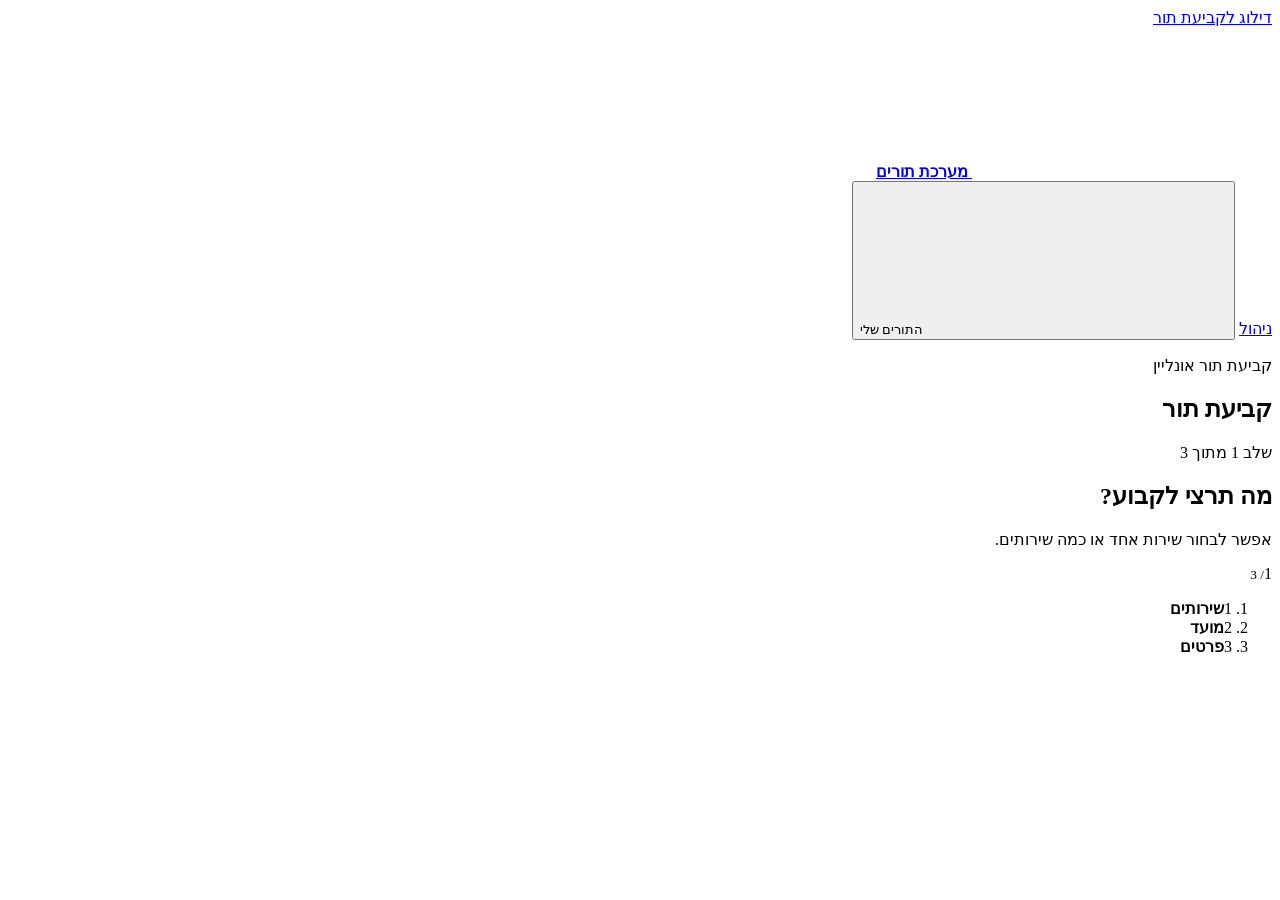
==== static/index.html @ 922de00a "Initial booking system" ====
<!doctype html>
<html lang="he" dir="rtl">
<head>
  <meta charset="utf-8">
  <meta name="viewport" content="width=device-width, initial-scale=1, viewport-fit=cover">
  <meta name="theme-color" content="#fbf8f6">
  <title>מערכת תורים</title>
  <link rel="icon" href="/favicon.svg" type="image/svg+xml">
  <link rel="preconnect" href="https://fonts.googleapis.com">
  <link rel="preconnect" href="https://fonts.gstatic.com" crossorigin>
  <link rel="stylesheet" href="/styles.css">
</head>
<body class="customer-page">
  <a class="skip-link" href="#booking">דילוג לקביעת תור</a>
  <header class="site-header">
    <a class="brand-mark" href="/" aria-label="עמוד הבית">
      <span class="brand-mark__icon"><svg class="icon" aria-hidden="true"><use href="/icons.svg#sparkles"></use></svg></span>
      <strong id="brand">מערכת תורים</strong>
    </a>
    <nav class="header-actions" aria-label="פעולות חשבון">
      <a class="btn btn--ghost btn--compact owner-link" href="/owner.html">ניהול</a>
      <button id="mineBtn" class="btn btn--secondary btn--compact" type="button">
        <svg class="icon" aria-hidden="true"><use href="/icons.svg#calendar-check"></use></svg>
        <span>התורים שלי</span>
      </button>
    </nav>
  </header>

  <main class="booking-shell" id="booking">
    <section class="business-card" aria-labelledby="bizName">
      <div class="cover" id="cover" role="img" aria-label="תמונת העסק"></div>
      <div class="business-card__content">
        <div class="profile" id="profile" role="img" aria-label="תמונת פרופיל"></div>
        <div class="business-card__heading">
          <p class="eyebrow">קביעת תור אונליין</p>
          <h1 id="bizName">קביעת תור</h1>
          <p id="bizDesc" class="muted"></p>
        </div>
        <div id="links" class="contacts" aria-label="יצירת קשר"></div>
      </div>
    </section>

    <section class="booking-panel" aria-labelledby="flowTitle">
      <header class="flow-header">
        <div>
          <p class="eyebrow">שלב <span id="stepNumber">1</span> מתוך 3</p>
          <h2 id="flowTitle">מה תרצי לקבוע?</h2>
          <p id="flowHint" class="section-description">אפשר לבחור שירות אחד או כמה שירותים.</p>
        </div>
        <div class="step-counter" aria-hidden="true"><span id="stepCounterValue">1</span><small>/ 3</small></div>
      </header>

      <ol class="progress-rail" aria-label="שלבי קביעת התור">
        <li class="active" data-step-indicator="1" aria-current="step"><span>1</span><b>שירותים</b></li>
        <li data-step-indicator="2"><span>2</span><b>מועד</b></li>
        <li data-step-indicator="3"><span>3</span><b>פרטים</b></li>
      </ol>

      <section id="serviceStep" class="flow-step" aria-label="בחירת שירותים">
        <div id="services" class="service-grid" aria-live="polite">
          <div class="skeleton service-skeleton"></div>
          <div class="skeleton service-skeleton"></div>
        </div>
      </section>

      <section id="timeStep" class="flow-step" aria-label="בחירת מועד" hidden>
        <button class="flow-back" data-back="services" type="button"><svg class="icon icon--back" aria-hidden="true"><use href="/icons.svg#chevron-left"></use></svg><span>חזרה לשירותים</span></button>
        <div class="segmented-control" aria-label="אופן בחירת מועד">
          <button data-mode="first" type="button" aria-pressed="true">המועד הראשון שפנוי</button>
          <button data-mode="day" type="button" aria-pressed="false">בחירה לפי יום</button>
        </div>
        <div id="dateField" class="field date-field" hidden>
          <label for="dayPick">בחרי תאריך</label>
          <input id="dayPick" class="input" type="date">
        </div>
        <div id="slots" class="slots" aria-live="polite" aria-busy="false"></div>
      </section>

      <section id="confirmStep" class="flow-step" aria-label="פרטים ואישור" hidden>
        <button class="flow-back" data-back="time" type="button"><svg class="icon icon--back" aria-hidden="true"><use href="/icons.svg#chevron-left"></use></svg><span>בחירת מועד אחר</span></button>
        <div class="appointment-summary" id="chosen"></div>
        <div id="authBox" class="auth-card">
          <div class="auth-card__title">
            <svg class="icon" aria-hidden="true"><use href="/icons.svg#shield-check"></use></svg>
            <div><h3>אימות מהיר ובטוח</h3><p>נשלח קוד חד־פעמי למייל שלך.</p></div>
          </div>
          <div class="field">
            <label for="email">כתובת מייל</label>
            <div class="input-action">
              <input id="email" class="input ltr" type="email" inputmode="email" autocomplete="email" placeholder="name@example.com">
              <button id="sendCode" class="btn btn--secondary" type="button">שלחי קוד</button>
            </div>
          </div>
          <div id="codeField" class="field" hidden>
            <label for="code">הקוד שקיבלת</label>
            <div class="input-action">
              <input id="code" class="input otp__box" inputmode="numeric" autocomplete="one-time-code" maxlength="4" pattern="[0-9]{4}" placeholder="0000">
              <button id="verify" class="btn btn--secondary" type="button">אישור</button>
            </div>
          </div>
          <p id="authStatus" class="field-message" aria-live="polite"></p>
        </div>
        <div id="nameField" class="field" hidden>
          <label for="name">שם מלא</label>
          <input id="name" class="input" autocomplete="name" placeholder="השם שלך">
        </div>
        <div class="field">
          <label for="notes">הערה לבעלת העסק <span class="optional">לא חובה</span></label>
          <textarea id="notes" class="input" maxlength="500" placeholder="משהו שכדאי לדעת לפני התור?"></textarea>
        </div>
        <button id="book" class="btn btn--primary btn--wide" type="button">קבעי תור</button>
      </section>
    </section>
  </main>

  <div id="summaryBar" class="summary-bar" hidden>
    <div class="summary-bar__inner">
      <div><span class="summary-bar__label">הבחירה שלך</span><strong id="total">בחרי שירות</strong></div>
      <button id="nextTime" class="btn btn--primary" type="button">
        <span>המשך לבחירת מועד</span>
        <svg class="icon icon--direction" aria-hidden="true"><use href="/icons.svg#chevron-left"></use></svg>
      </button>
    </div>
  </div>

  <dialog id="mineModal" class="sheet" aria-labelledby="mineTitle">
    <div class="sheet__handle" aria-hidden="true"></div>
    <header class="sheet__header">
      <div><p class="eyebrow">האזור האישי</p><h2 id="mineTitle">התורים שלי</h2></div>
      <button class="icon-btn" data-close type="button" aria-label="סגירה"><svg class="icon" aria-hidden="true"><use href="/icons.svg#x"></use></svg></button>
    </header>
    <div id="mineList" class="booking-list" aria-live="polite"></div>
  </dialog>

  <dialog id="successModal" class="success-dialog" aria-labelledby="successTitle">
    <div class="success-mark"><svg class="icon" aria-hidden="true"><use href="/icons.svg#check"></use></svg></div>
    <p class="eyebrow">הבקשה נשלחה</p>
    <h2 id="successTitle">התור נקבע וממתין לאישור</h2>
    <p>נשלח לך מייל ברגע שבעלת העסק תאשר את התור.</p>
    <button id="successDone" class="btn btn--primary btn--wide" type="button">סיום</button>
  </dialog>

  <dialog id="confirmDialog" class="confirm-dialog" aria-labelledby="confirmTitle">
    <div class="confirm-dialog__icon"><svg class="icon" aria-hidden="true"><use href="/icons.svg#circle-alert"></use></svg></div>
    <h2 id="confirmTitle">לבטל את התור?</h2>
    <p id="confirmMessage">לאחר הביטול המועד יחזור להיות פנוי ללקוחות אחרות.</p>
    <div class="dialog-actions">
      <button id="confirmCancel" class="btn btn--secondary" type="button">חזרה</button>
      <button id="confirmAccept" class="btn btn--danger" type="button">בטלי תור</button>
    </div>
  </dialog>

  <div id="toastRegion" class="toast-region" aria-live="polite" aria-atomic="true"></div>
  <script src="/app.js"></script>
</body>
</html>
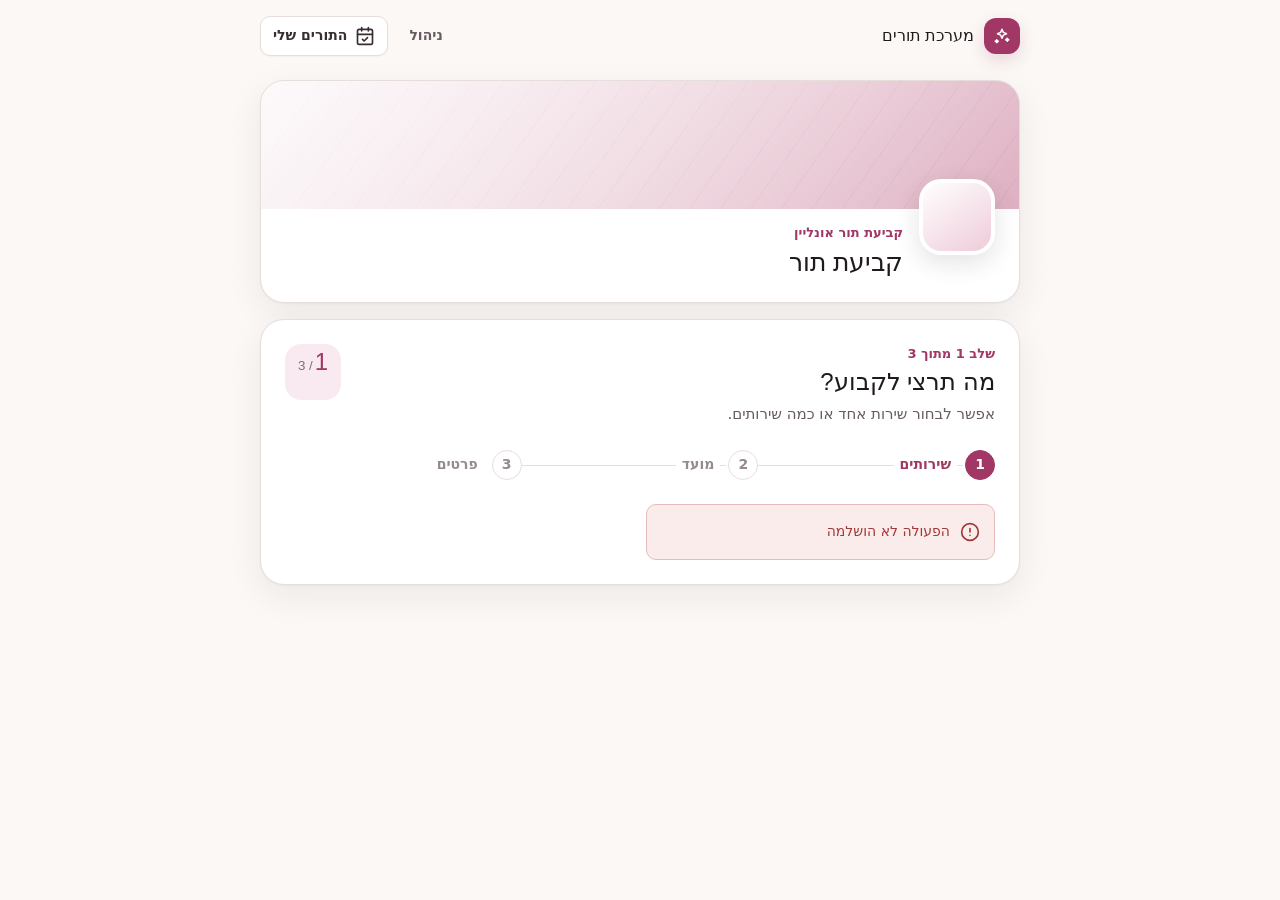
==== commit 24cdc1a1: "update code" ====
--- a/static/index.html
+++ b/static/index.html
@@ -8,7 +8,7 @@
   <link rel="icon" href="/favicon.svg" type="image/svg+xml">
   <link rel="preconnect" href="https://fonts.googleapis.com">
   <link rel="preconnect" href="https://fonts.gstatic.com" crossorigin>
-  <link rel="stylesheet" href="/styles.css">
+  <link rel="stylesheet" href="/styles.css?v=20260716-contact5">
 </head>
 <body class="customer-page">
   <a class="skip-link" href="#booking">דילוג לקביעת תור</a>
@@ -90,11 +90,12 @@
               <input id="email" class="input ltr" type="email" inputmode="email" autocomplete="email" placeholder="name@example.com">
               <button id="sendCode" class="btn btn--secondary" type="button">שלחי קוד</button>
             </div>
+            <p class="email-hint">לא מצאת את הקוד? ברוב המקרים הוא מחכה גם בתיקיית הספאם.</p>
           </div>
           <div id="codeField" class="field" hidden>
             <label for="code">הקוד שקיבלת</label>
             <div class="input-action">
-              <input id="code" class="input otp__box" inputmode="numeric" autocomplete="one-time-code" maxlength="4" pattern="[0-9]{4}" placeholder="0000">
+              <input id="code" class="input otp__box" inputmode="numeric" autocomplete="one-time-code" maxlength="6" pattern="[0-9]{6}" placeholder="000000">
               <button id="verify" class="btn btn--secondary" type="button">אישור</button>
             </div>
           </div>
@@ -151,6 +152,6 @@
   </dialog>
 
   <div id="toastRegion" class="toast-region" aria-live="polite" aria-atomic="true"></div>
-  <script src="/app.js"></script>
+  <script src="/app.js?v=20260716-contact5"></script>
 </body>
 </html>
--- a/styles.css
+++ b/styles.css
@@ -0,0 +1,2392 @@
+@import url("https://fonts.googleapis.com/css2?family=Assistant:wght@400;500;600;700&family=Rubik:wght@400;500;600&display=swap");
+
+:root {
+  --ink-950: #211a1d;
+  --ink-800: #382d32;
+  --ink-600: #685b61;
+  --ink-500: #7d7076;
+  --ink-400: #968990;
+  --surface-page: #fbf8f6;
+  --surface-card: #ffffff;
+  --surface-subtle: #f6f1ef;
+  --surface-muted: #efe9e7;
+  --border: #e6dedb;
+  --border-strong: #d5cac6;
+  --accent: #a13765;
+  --accent-hover: #872b55;
+  --accent-pressed: #742349;
+  --accent-soft: #f8eaf0;
+  --accent-subtle: #fcf5f8;
+  --success: #256a4a;
+  --success-soft: #e9f5ee;
+  --warning: #8a5a12;
+  --warning-soft: #fff4df;
+  --danger: #a23737;
+  --danger-hover: #892b2b;
+  --danger-soft: #fbecec;
+  --focus: #a13765;
+  --shadow-card: 0 1px 2px rgba(33, 26, 29, .04), 0 12px 36px rgba(33, 26, 29, .07);
+  --shadow-overlay: 0 24px 80px rgba(33, 26, 29, .18);
+  --radius-sm: 10px;
+  --radius-md: 16px;
+  --radius-lg: 24px;
+  --radius-full: 999px;
+  --ease: cubic-bezier(.22, 1, .36, 1);
+  --sidebar-width: 248px;
+}
+
+* {
+  box-sizing: border-box;
+  letter-spacing: 0;
+}
+
+html {
+  min-width: 320px;
+  direction: rtl;
+  scroll-behavior: smooth;
+}
+
+body {
+  min-height: 100vh;
+  margin: 0;
+  overflow-x: hidden;
+  background: var(--surface-page);
+  color: var(--ink-950);
+  font-family: "Assistant", system-ui, sans-serif;
+  font-size: 16px;
+  line-height: 1.5;
+  font-variant-numeric: tabular-nums;
+  -webkit-font-smoothing: antialiased;
+}
+
+button,
+input,
+textarea,
+select {
+  color: inherit;
+  font: inherit;
+  font-variant-numeric: tabular-nums;
+}
+
+button,
+summary {
+  -webkit-tap-highlight-color: transparent;
+}
+
+button:not(:disabled),
+summary {
+  cursor: pointer;
+}
+
+button:disabled {
+  cursor: not-allowed;
+  opacity: .58;
+}
+
+a {
+  color: inherit;
+  text-decoration: none;
+}
+
+svg {
+  display: block;
+}
+
+h1,
+h2,
+h3,
+p {
+  margin-block-start: 0;
+}
+
+h1,
+h2,
+h3 {
+  font-family: "Rubik", "Assistant", sans-serif;
+  font-weight: 500;
+  line-height: 1.25;
+}
+
+[hidden] {
+  display: none !important;
+}
+
+:focus-visible {
+  outline: 3px solid var(--focus);
+  outline-offset: 3px;
+}
+
+::selection {
+  background: var(--accent-soft);
+  color: var(--accent-pressed);
+}
+
+.ltr,
+input[type="tel"],
+input[type="number"],
+input[type="time"],
+input[type="date"],
+.otp__box {
+  direction: ltr;
+  unicode-bidi: isolate;
+}
+
+.icon {
+  width: 20px;
+  height: 20px;
+  flex: 0 0 auto;
+}
+
+.skip-link {
+  position: fixed;
+  z-index: 100;
+  inset-block-start: 8px;
+  inset-inline-start: 8px;
+  padding: 10px 16px;
+  border-radius: var(--radius-sm);
+  background: var(--ink-950);
+  color: #fff;
+  transform: translateY(-160%);
+}
+
+.skip-link:focus-visible {
+  transform: translateY(0);
+}
+
+.eyebrow {
+  margin-block-end: 4px;
+  color: var(--accent);
+  font-size: 13px;
+  font-weight: 700;
+}
+
+.muted,
+.section-description {
+  color: var(--ink-600);
+}
+
+.site-header {
+  position: relative;
+  z-index: 10;
+  width: min(100% - 32px, 760px);
+  min-height: 72px;
+  margin-inline: auto;
+  display: flex;
+  align-items: center;
+  justify-content: space-between;
+  gap: 16px;
+}
+
+.brand-mark {
+  min-width: 0;
+  display: inline-flex;
+  align-items: center;
+  gap: 10px;
+}
+
+.brand-mark strong {
+  overflow: hidden;
+  font-family: "Rubik", sans-serif;
+  font-size: 16px;
+  font-weight: 500;
+  text-overflow: ellipsis;
+  white-space: nowrap;
+}
+
+.brand-mark__icon {
+  width: 36px;
+  height: 36px;
+  border-radius: 12px;
+  display: grid;
+  place-items: center;
+  background: var(--accent);
+  color: #fff;
+  box-shadow: 0 6px 16px rgba(161, 55, 101, .18);
+}
+
+.brand-mark__icon .icon {
+  width: 18px;
+  height: 18px;
+}
+
+.header-actions {
+  display: flex;
+  align-items: center;
+  gap: 8px;
+}
+
+.btn {
+  min-height: 46px;
+  max-width: 100%;
+  border: 1px solid transparent;
+  border-radius: var(--radius-sm);
+  padding: 10px 18px;
+  display: inline-flex;
+  align-items: center;
+  justify-content: center;
+  gap: 8px;
+  background: transparent;
+  font-weight: 700;
+  line-height: 1.25;
+  text-align: center;
+  transition: background-color 140ms ease, border-color 140ms ease, color 140ms ease, transform 100ms ease, box-shadow 140ms ease;
+}
+
+.btn:active:not(:disabled),
+.service-card:active,
+.time-chip:active,
+.contact-btn:active {
+  transform: scale(.97);
+}
+
+.btn--primary {
+  border-color: var(--accent);
+  background: var(--accent);
+  color: #fff;
+  box-shadow: 0 8px 20px rgba(161, 55, 101, .18);
+}
+
+.btn--secondary {
+  border-color: var(--border);
+  background: var(--surface-card);
+  color: var(--ink-800);
+  box-shadow: 0 1px 2px rgba(33, 26, 29, .04);
+}
+
+.btn--ghost {
+  border-color: transparent;
+  color: var(--ink-600);
+}
+
+.btn--danger {
+  border-color: var(--danger);
+  background: var(--danger);
+  color: #fff;
+}
+
+.btn--compact {
+  min-height: 40px;
+  padding: 8px 12px;
+  font-size: 14px;
+}
+
+.btn--wide {
+  width: 100%;
+}
+
+.btn.is-loading {
+  pointer-events: none;
+}
+
+.booking-shell {
+  width: min(100% - 32px, 760px);
+  margin-inline: auto;
+  padding-block: 8px 136px;
+}
+
+.business-card,
+.booking-panel,
+.login-card,
+.admin-section,
+.settings-section {
+  border: 1px solid var(--border);
+  border-radius: var(--radius-lg);
+  background: var(--surface-card);
+  box-shadow: var(--shadow-card);
+}
+
+.business-card {
+  overflow: hidden;
+}
+
+.cover {
+  height: 128px;
+  background-color: #e9d9df;
+  background-image:
+    linear-gradient(135deg, rgba(255, 255, 255, .82), rgba(255, 255, 255, .08)),
+    repeating-linear-gradient(125deg, transparent 0 24px, rgba(161, 55, 101, .08) 24px 25px),
+    linear-gradient(135deg, #f3dfe6, #dba9bc);
+  background-position: center;
+  background-size: cover;
+}
+
+.business-card__content {
+  position: relative;
+  padding: 0 24px 20px;
+  display: grid;
+  grid-template-columns: 76px minmax(0, 1fr) auto;
+  align-items: end;
+  gap: 16px;
+}
+
+.profile {
+  width: 76px;
+  height: 76px;
+  margin-block-start: -30px;
+  align-self: start;
+  border: 4px solid var(--surface-card);
+  border-radius: 22px;
+  background-color: var(--accent-soft);
+  background-image: linear-gradient(145deg, #fff, #eecbd9);
+  background-position: center;
+  background-size: cover;
+  box-shadow: 0 8px 24px rgba(33, 26, 29, .12);
+}
+
+.business-card__heading {
+  min-width: 0;
+  padding-block-start: 14px;
+}
+
+.business-card h1 {
+  margin-block-end: 4px;
+  font-size: 25px;
+}
+
+.business-card .muted {
+  margin-block-end: 0;
+  overflow: hidden;
+  font-size: 15px;
+  text-overflow: ellipsis;
+  white-space: nowrap;
+}
+
+.contacts {
+  display: flex;
+  align-items: center;
+  gap: 6px;
+}
+
+.contact-btn {
+  width: 44px;
+  height: 44px;
+  border: 1px solid var(--border);
+  border-radius: var(--radius-sm);
+  display: grid;
+  place-items: center;
+  background: var(--surface-card);
+  color: var(--ink-600);
+  transition: background-color 140ms ease, border-color 140ms ease, color 140ms ease, transform 100ms ease;
+}
+
+.contact-btn span {
+  position: absolute;
+  width: 1px;
+  height: 1px;
+  padding: 0;
+  overflow: hidden;
+  clip: rect(0, 0, 0, 0);
+  white-space: nowrap;
+  border: 0;
+}
+
+.booking-panel {
+  margin-block-start: 16px;
+  padding: 24px;
+}
+
+.flow-header {
+  display: flex;
+  align-items: flex-start;
+  justify-content: space-between;
+  gap: 24px;
+}
+
+.flow-header h2 {
+  margin-block-end: 6px;
+  font-size: 24px;
+}
+
+.flow-header .section-description {
+  margin-block-end: 0;
+  font-size: 15px;
+}
+
+.step-counter {
+  width: 56px;
+  height: 56px;
+  flex: 0 0 56px;
+  border-radius: var(--radius-md);
+  display: flex;
+  align-items: baseline;
+  justify-content: center;
+  gap: 2px;
+  background: var(--accent-soft);
+  color: var(--accent);
+  font-family: "Rubik", sans-serif;
+}
+
+.step-counter span {
+  font-size: 24px;
+}
+
+.step-counter small {
+  color: var(--ink-500);
+}
+
+.progress-rail {
+  margin: 24px 0;
+  padding: 0;
+  display: grid;
+  grid-template-columns: repeat(3, 1fr);
+  list-style: none;
+}
+
+.progress-rail li {
+  position: relative;
+  min-width: 0;
+  display: flex;
+  align-items: center;
+  gap: 8px;
+  color: var(--ink-400);
+  font-size: 14px;
+}
+
+.progress-rail li:not(:last-child)::after {
+  content: "";
+  position: absolute;
+  z-index: 0;
+  inset-block-start: 15px;
+  inset-inline-start: 32px;
+  width: calc(100% - 32px);
+  height: 1px;
+  background: var(--border);
+}
+
+.progress-rail li span {
+  position: relative;
+  z-index: 1;
+  width: 30px;
+  height: 30px;
+  flex: 0 0 30px;
+  border: 1px solid var(--border);
+  border-radius: var(--radius-full);
+  display: grid;
+  place-items: center;
+  background: var(--surface-card);
+  font-weight: 700;
+}
+
+.progress-rail li b {
+  position: relative;
+  z-index: 1;
+  overflow: hidden;
+  padding-inline: 6px;
+  background: var(--surface-card);
+  font-weight: 600;
+  text-overflow: ellipsis;
+  white-space: nowrap;
+}
+
+.progress-rail li.active {
+  color: var(--accent);
+}
+
+.progress-rail li.active span {
+  border-color: var(--accent);
+  background: var(--accent);
+  color: #fff;
+}
+
+.progress-rail li.complete {
+  color: var(--ink-600);
+}
+
+.progress-rail li.complete span {
+  border-color: var(--success);
+  background: var(--success-soft);
+  color: var(--success);
+}
+
+.flow-step {
+  min-width: 0;
+}
+
+.flow-back {
+  min-height: 44px;
+  margin-block-end: 16px;
+  border: 0;
+  padding: 0 4px;
+  display: inline-flex;
+  align-items: center;
+  gap: 6px;
+  background: transparent;
+  color: var(--ink-600);
+  font-weight: 600;
+}
+
+.flow-back .icon--back {
+  transform: scaleX(-1);
+}
+
+.service-grid {
+  display: grid;
+  grid-template-columns: repeat(2, minmax(0, 1fr));
+  gap: 12px;
+}
+
+.service-card {
+  position: relative;
+  min-width: 0;
+  min-height: 104px;
+  border: 1px solid var(--border);
+  border-radius: var(--radius-md);
+  padding: 16px;
+  display: grid;
+  grid-template-columns: auto minmax(0, 1fr);
+  grid-template-rows: 1fr auto;
+  gap: 12px;
+  background: var(--surface-card);
+  color: var(--ink-950);
+  text-align: start;
+  transition: border-color 140ms ease, background-color 140ms ease, transform 100ms ease, box-shadow 140ms ease;
+}
+
+.service-card__check {
+  width: 24px;
+  height: 24px;
+  border: 1px solid var(--border-strong);
+  border-radius: 8px;
+  display: grid;
+  place-items: center;
+  color: transparent;
+}
+
+.service-card__check .icon {
+  width: 15px;
+  height: 15px;
+}
+
+.service-card__content {
+  min-width: 0;
+  display: flex;
+  flex-direction: column;
+}
+
+.service-card__content strong {
+  overflow-wrap: anywhere;
+  font-family: "Rubik", sans-serif;
+  font-size: 16px;
+  font-weight: 500;
+}
+
+.service-card__content small {
+  margin-block-start: 3px;
+  color: var(--ink-500);
+}
+
+.service-card__meta {
+  grid-column: 1 / -1;
+  display: flex;
+  align-items: center;
+  justify-content: space-between;
+  gap: 12px;
+  color: var(--ink-600);
+  font-size: 14px;
+}
+
+.service-card__meta b {
+  color: var(--ink-950);
+  font-family: "Rubik", sans-serif;
+  font-size: 16px;
+  font-weight: 500;
+}
+
+.service-card[aria-pressed="true"] {
+  border-color: var(--accent);
+  background: var(--accent-subtle);
+  box-shadow: 0 0 0 1px var(--accent);
+}
+
+.service-card[aria-pressed="true"] .service-card__check {
+  border-color: var(--accent);
+  background: var(--accent);
+  color: #fff;
+}
+
+.service-card:only-child {
+  grid-column: 1 / -1;
+}
+
+.summary-bar {
+  position: fixed;
+  z-index: 40;
+  inset-block-end: 0;
+  inset-inline: 0;
+  border-block-start: 1px solid rgba(230, 222, 219, .9);
+  background: rgba(255, 255, 255, .94);
+  box-shadow: 0 -12px 40px rgba(33, 26, 29, .08);
+  backdrop-filter: blur(18px);
+  animation: bar-in 180ms var(--ease) both;
+}
+
+.summary-bar__inner {
+  width: min(100% - 32px, 760px);
+  min-height: 88px;
+  margin-inline: auto;
+  padding-block: 12px calc(12px + env(safe-area-inset-bottom));
+  display: flex;
+  align-items: center;
+  justify-content: space-between;
+  gap: 16px;
+}
+
+.summary-bar__inner > div {
+  min-width: 0;
+  display: flex;
+  flex-direction: column;
+}
+
+.summary-bar__label {
+  color: var(--ink-500);
+  font-size: 12px;
+  font-weight: 600;
+}
+
+.summary-bar strong {
+  overflow: hidden;
+  color: var(--ink-950);
+  font-size: 15px;
+  text-overflow: ellipsis;
+  white-space: nowrap;
+}
+
+.icon--direction {
+  transform: none;
+}
+
+.segmented-control {
+  display: grid;
+  grid-template-columns: repeat(2, 1fr);
+  gap: 4px;
+  padding: 4px;
+  border: 1px solid var(--border);
+  border-radius: 14px;
+  background: var(--surface-subtle);
+}
+
+.segmented-control button {
+  min-height: 44px;
+  border: 0;
+  border-radius: var(--radius-sm);
+  padding: 8px 12px;
+  background: transparent;
+  color: var(--ink-600);
+  font-weight: 600;
+}
+
+.segmented-control button[aria-pressed="true"] {
+  background: var(--surface-card);
+  color: var(--ink-950);
+  box-shadow: 0 1px 4px rgba(33, 26, 29, .1);
+}
+
+.date-field {
+  margin-block-start: 16px;
+}
+
+.slots {
+  min-height: 180px;
+  margin-block-start: 16px;
+  display: grid;
+  gap: 18px;
+}
+
+.slot-day__title {
+  position: sticky;
+  z-index: 2;
+  inset-block-start: 0;
+  margin: 0 0 10px;
+  padding-block: 6px;
+  background: var(--surface-card);
+  color: var(--ink-600);
+  font-size: 14px;
+}
+
+.slot-grid {
+  display: grid;
+  grid-template-columns: repeat(4, minmax(0, 1fr));
+  gap: 8px;
+}
+
+.time-chip {
+  min-width: 0;
+  min-height: 56px;
+  border: 1px solid var(--border);
+  border-radius: var(--radius-full);
+  background: var(--surface-card);
+  color: var(--ink-800);
+  font-family: "Rubik", sans-serif;
+  font-size: 19px;
+  font-weight: 500;
+  animation: chip-in 180ms var(--ease) var(--delay, 0ms) both;
+  transition: background-color 100ms ease, border-color 100ms ease, color 100ms ease, opacity 100ms ease, transform 100ms ease;
+}
+
+.slot-grid:has(.time-chip[aria-pressed="true"]) .time-chip:not([aria-pressed="true"]) {
+  opacity: .45;
+}
+
+.time-chip[aria-pressed="true"] {
+  border-color: var(--accent);
+  background: var(--accent);
+  color: #fff;
+}
+
+.field {
+  min-width: 0;
+  display: flex;
+  flex-direction: column;
+  gap: 7px;
+}
+
+.field__label,
+.field > label {
+  color: var(--ink-800);
+  font-size: 14px;
+  font-weight: 700;
+}
+
+.field__label {
+  display: flex;
+  align-items: baseline;
+  justify-content: space-between;
+  gap: 8px;
+}
+
+.field__label small,
+.optional {
+  color: var(--ink-400);
+  font-size: 12px;
+  font-weight: 500;
+}
+
+.input {
+  width: 100%;
+  min-height: 48px;
+  border: 1px solid var(--border-strong);
+  border-radius: var(--radius-sm);
+  padding: 11px 13px;
+  background: var(--surface-card);
+  color: var(--ink-950);
+  outline: none;
+  transition: border-color 140ms ease, box-shadow 140ms ease, background-color 140ms ease;
+}
+
+.input::placeholder {
+  color: var(--ink-400);
+}
+
+.input:hover:not(:disabled) {
+  border-color: #bbaeb3;
+}
+
+.input:focus {
+  border-color: var(--accent);
+  box-shadow: 0 0 0 3px rgba(161, 55, 101, .13);
+}
+
+.input:disabled {
+  background: var(--surface-muted);
+  color: var(--ink-400);
+}
+
+textarea.input {
+  min-height: 96px;
+  resize: vertical;
+}
+
+.input-action {
+  display: grid;
+  grid-template-columns: minmax(0, 1fr) auto;
+  gap: 8px;
+}
+
+.otp__box {
+  font-family: "Rubik", sans-serif;
+  font-size: 21px;
+  text-align: center;
+}
+
+.appointment-summary {
+  margin-block-end: 16px;
+  border: 1px solid var(--border);
+  border-radius: var(--radius-md);
+  padding: 16px;
+  display: grid;
+  grid-template-columns: auto minmax(0, 1fr);
+  gap: 12px;
+  background: var(--surface-subtle);
+}
+
+.appointment-summary__icon {
+  width: 44px;
+  height: 44px;
+  border-radius: 12px;
+  display: grid;
+  place-items: center;
+  background: var(--accent-soft);
+  color: var(--accent);
+}
+
+.appointment-summary__content {
+  min-width: 0;
+  display: flex;
+  flex-direction: column;
+}
+
+.appointment-summary__content span,
+.appointment-summary__content small {
+  color: var(--ink-600);
+}
+
+.appointment-summary__content strong {
+  margin-block: 2px;
+  overflow-wrap: anywhere;
+}
+
+.appointment-summary__note {
+  grid-column: 1 / -1;
+  margin: 4px 0 0;
+  padding-block-start: 12px;
+  border-block-start: 1px solid var(--border);
+  color: var(--ink-600);
+  font-size: 14px;
+}
+
+.auth-card {
+  margin-block-end: 16px;
+  border: 1px solid var(--border);
+  border-radius: var(--radius-md);
+  padding: 16px;
+  display: grid;
+  gap: 14px;
+}
+
+.auth-card__title {
+  display: flex;
+  align-items: flex-start;
+  gap: 10px;
+}
+
+.auth-card__title > .icon {
+  margin-block-start: 2px;
+  color: var(--success);
+}
+
+.auth-card__title h3 {
+  margin-block-end: 2px;
+  font-size: 16px;
+}
+
+.auth-card__title p {
+  margin: 0;
+  color: var(--ink-600);
+  font-size: 14px;
+}
+
+.auth-card.is-verified {
+  border-color: #bedccb;
+  background: var(--success-soft);
+}
+
+.auth-card.is-verified .field,
+.auth-card.is-verified .auth-card__title p {
+  display: none;
+}
+
+.auth-card.is-verified .auth-card__title h3 {
+  color: var(--success);
+}
+
+.field-message {
+  min-height: 21px;
+  margin: 0;
+  color: var(--ink-600);
+  font-size: 14px;
+}
+
+#confirmStep > .field {
+  margin-block-end: 16px;
+}
+
+.banner {
+  width: 100%;
+  min-height: 56px;
+  border-radius: var(--radius-sm);
+  padding: 12px 14px;
+  display: flex;
+  align-items: center;
+  gap: 10px;
+  font-size: 14px;
+}
+
+.banner--error {
+  border: 1px solid #e6bcbc;
+  background: var(--danger-soft);
+  color: var(--danger);
+}
+
+.empty-state {
+  width: 100%;
+  min-height: 180px;
+  border: 1px dashed var(--border-strong);
+  border-radius: var(--radius-md);
+  padding: 24px;
+  display: flex;
+  flex-direction: column;
+  align-items: center;
+  justify-content: center;
+  text-align: center;
+}
+
+.empty-state__icon {
+  width: 48px;
+  height: 48px;
+  margin-block-end: 12px;
+  border-radius: 14px;
+  display: grid;
+  place-items: center;
+  background: var(--surface-subtle);
+  color: var(--ink-500);
+}
+
+.empty-state strong {
+  font-family: "Rubik", sans-serif;
+  font-weight: 500;
+}
+
+.empty-state p {
+  max-width: 380px;
+  margin: 4px 0 0;
+  color: var(--ink-600);
+  font-size: 14px;
+}
+
+.skeleton {
+  position: relative;
+  overflow: hidden;
+  border-radius: var(--radius-sm);
+  background: var(--surface-muted);
+}
+
+.skeleton::after {
+  content: "";
+  position: absolute;
+  inset: 0;
+  transform: translateX(100%);
+  background: linear-gradient(90deg, transparent, rgba(255, 255, 255, .8), transparent);
+  animation: shimmer 1100ms linear infinite;
+}
+
+.service-skeleton {
+  min-height: 104px;
+}
+
+.skeleton--label {
+  width: 120px;
+  height: 18px;
+  margin-block-end: 12px;
+}
+
+.skeleton--slot {
+  height: 56px;
+  border-radius: var(--radius-full);
+}
+
+.booking-skeleton {
+  min-height: 150px;
+  margin-block-end: 12px;
+}
+
+dialog {
+  color: var(--ink-950);
+}
+
+dialog::backdrop {
+  background: rgba(33, 26, 29, .42);
+  backdrop-filter: blur(3px);
+}
+
+.sheet {
+  width: min(100% - 24px, 620px);
+  max-height: min(86dvh, 760px);
+  margin: auto auto 0;
+  border: 1px solid var(--border);
+  border-radius: var(--radius-lg) var(--radius-lg) 0 0;
+  padding: 12px 20px calc(24px + env(safe-area-inset-bottom));
+  background: var(--surface-card);
+  box-shadow: var(--shadow-overlay);
+  animation: sheet-in 180ms var(--ease) both;
+}
+
+.sheet__handle {
+  width: 40px;
+  height: 4px;
+  margin: 0 auto 16px;
+  border-radius: var(--radius-full);
+  background: var(--border-strong);
+}
+
+.sheet__header {
+  margin-block-end: 16px;
+  display: flex;
+  align-items: flex-start;
+  justify-content: space-between;
+  gap: 16px;
+}
+
+.sheet__header h2 {
+  margin: 0;
+  font-size: 22px;
+}
+
+.icon-btn {
+  width: 44px;
+  height: 44px;
+  flex: 0 0 44px;
+  border: 1px solid var(--border);
+  border-radius: var(--radius-sm);
+  display: grid;
+  place-items: center;
+  background: var(--surface-card);
+  color: var(--ink-600);
+}
+
+.booking-list {
+  overflow-y: auto;
+}
+
+.booking-card {
+  margin-block-end: 12px;
+  border: 1px solid var(--border);
+  border-radius: var(--radius-md);
+  padding: 16px;
+}
+
+.booking-card__header,
+.booking-card__actions {
+  display: flex;
+  align-items: center;
+  justify-content: space-between;
+  gap: 12px;
+  flex-wrap: wrap;
+}
+
+.booking-card__date {
+  display: flex;
+  flex-direction: column;
+}
+
+.booking-card__date span {
+  color: var(--accent);
+  font-family: "Rubik", sans-serif;
+  font-size: 20px;
+}
+
+.booking-card__services {
+  margin: 12px 0 2px;
+  font-weight: 600;
+}
+
+.booking-card__meta {
+  margin-block-end: 14px;
+  color: var(--ink-600);
+  font-size: 14px;
+}
+
+.arrival-request {
+  margin-block-start: 14px;
+  border-block-start: 1px solid var(--border);
+  padding-block-start: 14px;
+  display: flex;
+  align-items: center;
+  gap: 8px;
+  flex-wrap: wrap;
+}
+
+.arrival-request p {
+  width: 100%;
+  margin-block-end: 4px;
+}
+
+.status-badge {
+  min-height: 28px;
+  border-radius: var(--radius-full);
+  padding: 4px 10px;
+  display: inline-flex;
+  align-items: center;
+  justify-content: center;
+  font-size: 12px;
+  font-weight: 700;
+  white-space: nowrap;
+}
+
+.status-badge--pending,
+.status-badge--warning {
+  background: var(--warning-soft);
+  color: var(--warning);
+}
+
+.status-badge--approved {
+  background: var(--success-soft);
+  color: var(--success);
+}
+
+.status-badge--rejected,
+.status-badge--cancelled {
+  background: var(--danger-soft);
+  color: var(--danger);
+}
+
+.success-dialog,
+.confirm-dialog {
+  width: min(100% - 32px, 440px);
+  border: 1px solid var(--border);
+  border-radius: var(--radius-lg);
+  padding: 28px;
+  background: var(--surface-card);
+  box-shadow: var(--shadow-overlay);
+  text-align: center;
+  animation: dialog-in 180ms var(--ease) both;
+}
+
+.success-mark,
+.confirm-dialog__icon {
+  width: 64px;
+  height: 64px;
+  margin: 0 auto 16px;
+  border-radius: 20px;
+  display: grid;
+  place-items: center;
+}
+
+.success-mark {
+  background: var(--success-soft);
+  color: var(--success);
+}
+
+.confirm-dialog__icon {
+  background: var(--danger-soft);
+  color: var(--danger);
+}
+
+.success-mark .icon,
+.confirm-dialog__icon .icon {
+  width: 30px;
+  height: 30px;
+}
+
+.success-dialog h2,
+.confirm-dialog h2 {
+  margin-block-end: 8px;
+  font-size: 22px;
+}
+
+.success-dialog > p:not(.eyebrow),
+.confirm-dialog > p {
+  margin-block-end: 20px;
+  color: var(--ink-600);
+}
+
+.dialog-actions {
+  display: grid;
+  grid-template-columns: 1fr 1fr;
+  gap: 8px;
+}
+
+.toast-region {
+  position: fixed;
+  z-index: 100;
+  inset-block-start: 16px;
+  inset-inline: 16px;
+  pointer-events: none;
+  display: flex;
+  justify-content: center;
+}
+
+.toast {
+  width: min(100%, 440px);
+  min-height: 52px;
+  border: 1px solid var(--border);
+  border-radius: var(--radius-sm);
+  padding: 12px 14px;
+  display: flex;
+  align-items: center;
+  gap: 10px;
+  background: var(--surface-card);
+  box-shadow: var(--shadow-overlay);
+  color: var(--ink-800);
+  animation: toast-in 180ms var(--ease) both;
+}
+
+.toast--success .icon {
+  color: var(--success);
+}
+
+.toast--error {
+  border-color: #e6bcbc;
+}
+
+.toast--error .icon {
+  color: var(--danger);
+}
+
+/* Owner dashboard */
+.owner-layout {
+  min-height: 100vh;
+  display: grid;
+  grid-template-columns: var(--sidebar-width) minmax(0, 1fr);
+}
+
+.owner-sidebar {
+  position: sticky;
+  z-index: 30;
+  inset-block-start: 0;
+  height: 100dvh;
+  border-inline-end: 1px solid var(--border);
+  padding: 24px 16px;
+  display: flex;
+  flex-direction: column;
+  background: #fff;
+}
+
+.owner-brand {
+  padding-inline: 8px;
+}
+
+.owner-brand > span:last-child {
+  min-width: 0;
+  display: flex;
+  flex-direction: column;
+}
+
+.owner-brand small {
+  color: var(--ink-500);
+  font-size: 12px;
+}
+
+.owner-nav {
+  margin-block-start: 32px;
+  display: grid;
+  gap: 4px;
+}
+
+.owner-nav button {
+  min-height: 46px;
+  border: 0;
+  border-radius: var(--radius-sm);
+  padding: 10px 12px;
+  display: flex;
+  align-items: center;
+  gap: 12px;
+  background: transparent;
+  color: var(--ink-600);
+  font-weight: 600;
+  text-align: start;
+}
+
+.owner-nav button[aria-selected="true"] {
+  background: var(--accent-soft);
+  color: var(--accent);
+}
+
+.owner-sidebar__footer {
+  min-height: 46px;
+  margin-block-start: auto;
+  border-block-start: 1px solid var(--border);
+  padding: 18px 8px 0;
+  display: flex;
+  align-items: center;
+  gap: 10px;
+  color: var(--ink-600);
+  font-size: 14px;
+  font-weight: 600;
+}
+
+.owner-main {
+  min-width: 0;
+  width: min(100%, 1260px);
+  margin-inline: auto;
+  padding: 32px 40px 64px;
+}
+
+.owner-topbar {
+  min-height: 72px;
+  margin-block-end: 24px;
+  display: flex;
+  align-items: flex-start;
+  justify-content: space-between;
+  gap: 24px;
+}
+
+.owner-topbar__actions {
+  display: flex;
+  align-items: center;
+  gap: 8px;
+}
+
+#rescheduleDialog .form-grid {
+  margin-block: 18px 8px;
+  text-align: start;
+}
+
+.owner-topbar h1 {
+  margin-block-end: 4px;
+  font-size: 30px;
+}
+
+.owner-topbar p:last-child {
+  margin: 0;
+  color: var(--ink-600);
+}
+
+.owner-page:not(.is-authenticated) .owner-layout {
+  display: block;
+}
+
+.owner-page:not(.is-authenticated) .owner-sidebar {
+  position: absolute;
+  height: auto;
+  border: 0;
+  background: transparent;
+}
+
+.owner-page:not(.is-authenticated) .owner-topbar {
+  display: none;
+}
+
+.owner-page:not(.is-authenticated) .owner-main {
+  min-height: 100vh;
+  padding: 96px 24px 40px;
+  display: grid;
+  place-items: center;
+}
+
+.login-card {
+  width: min(100%, 820px);
+  overflow: hidden;
+  display: grid;
+  grid-template-columns: .8fr 1.2fr;
+}
+
+.login-card__visual {
+  min-height: 520px;
+  display: grid;
+  place-items: center;
+  background:
+    repeating-linear-gradient(125deg, transparent 0 30px, rgba(161, 55, 101, .08) 30px 31px),
+    linear-gradient(145deg, #f9edf2, #e7c6d3);
+  color: var(--accent);
+}
+
+.login-card__visual .icon {
+  width: 72px;
+  height: 72px;
+  opacity: .85;
+}
+
+.login-card__content {
+  padding: 48px;
+  display: flex;
+  flex-direction: column;
+  justify-content: center;
+}
+
+.login-card__content h2 {
+  margin-block-end: 8px;
+  font-size: 30px;
+}
+
+.login-card__content > p:not(.eyebrow) {
+  margin-block-end: 24px;
+  color: var(--ink-600);
+}
+
+.login-card__content > .field,
+#ownerCodeField {
+  margin-block-end: 12px;
+}
+
+#ownerCodeField {
+  margin-block-start: 12px;
+}
+
+.stats-grid {
+  margin-block-end: 16px;
+  display: grid;
+  grid-template-columns: repeat(3, minmax(0, 1fr));
+  gap: 12px;
+}
+
+.stat-card {
+  min-width: 0;
+  min-height: 112px;
+  border: 1px solid var(--border);
+  border-radius: var(--radius-md);
+  padding: 20px;
+  display: flex;
+  align-items: center;
+  gap: 14px;
+  background: var(--surface-card);
+  box-shadow: 0 1px 2px rgba(33, 26, 29, .03);
+}
+
+.stat-card__icon {
+  width: 44px;
+  height: 44px;
+  flex: 0 0 44px;
+  border-radius: 12px;
+  display: grid;
+  place-items: center;
+}
+
+.stat-card--accent .stat-card__icon {
+  background: var(--accent-soft);
+  color: var(--accent);
+}
+
+.stat-card--warning .stat-card__icon {
+  background: var(--warning-soft);
+  color: var(--warning);
+}
+
+.stat-card--success .stat-card__icon {
+  background: var(--success-soft);
+  color: var(--success);
+}
+
+.stat-card > div:last-child {
+  min-width: 0;
+  display: flex;
+  flex-direction: column;
+}
+
+.stat-card strong {
+  font-family: "Rubik", sans-serif;
+  font-size: 28px;
+  font-weight: 500;
+}
+
+.stat-card span {
+  overflow: hidden;
+  color: var(--ink-600);
+  font-size: 14px;
+  text-overflow: ellipsis;
+  white-space: nowrap;
+}
+
+.admin-section {
+  padding: 24px;
+}
+
+.admin-section__header {
+  min-height: 56px;
+  margin-block-end: 20px;
+  display: flex;
+  align-items: flex-start;
+  justify-content: space-between;
+  gap: 16px;
+}
+
+.admin-section__header h2 {
+  margin-block-end: 4px;
+  font-size: 20px;
+}
+
+.admin-section__header p {
+  margin: 0;
+  color: var(--ink-600);
+  font-size: 14px;
+}
+
+.owner-booking-list,
+.record-list,
+.simple-list,
+.hours-list {
+  display: grid;
+  gap: 10px;
+}
+
+.owner-booking-card {
+  min-width: 0;
+  border: 1px solid var(--border);
+  border-radius: var(--radius-md);
+  padding: 16px;
+  display: grid;
+  grid-template-columns: 72px minmax(0, 1fr);
+  gap: 18px;
+  background: var(--surface-card);
+  transition: border-color 140ms ease, box-shadow 140ms ease;
+}
+
+.owner-booking-card__date {
+  min-height: 88px;
+  border-radius: 14px;
+  padding: 8px;
+  display: flex;
+  flex-direction: column;
+  align-items: center;
+  justify-content: center;
+  background: var(--surface-subtle);
+  color: var(--ink-600);
+}
+
+.owner-booking-card__date strong {
+  color: var(--ink-950);
+  font-family: "Rubik", sans-serif;
+  font-size: 28px;
+  font-weight: 500;
+  line-height: 1.1;
+}
+
+.owner-booking-card__date span,
+.owner-booking-card__date small {
+  font-size: 12px;
+}
+
+.owner-booking-card__content {
+  min-width: 0;
+}
+
+.owner-booking-card__top {
+  display: flex;
+  align-items: flex-start;
+  justify-content: space-between;
+  gap: 12px;
+}
+
+.owner-booking-card h3 {
+  margin-block-end: 2px;
+  font-size: 17px;
+}
+
+.phone-link {
+  color: var(--ink-600);
+  font-size: 14px;
+}
+
+.owner-booking-card__details {
+  margin-block: 12px;
+  display: flex;
+  align-items: center;
+  gap: 8px 18px;
+  flex-wrap: wrap;
+}
+
+.detail-item {
+  min-width: 0;
+  display: inline-flex;
+  align-items: center;
+  gap: 6px;
+  color: var(--ink-600);
+  font-size: 14px;
+}
+
+.detail-item .icon {
+  width: 16px;
+  height: 16px;
+  color: var(--ink-400);
+}
+
+.owner-booking-card__actions {
+  border-block-start: 1px solid var(--border);
+  padding-block-start: 12px;
+  display: flex;
+  gap: 8px;
+  flex-wrap: wrap;
+}
+
+.create-panel {
+  position: relative;
+}
+
+.create-panel > summary {
+  min-height: 42px;
+  border: 1px solid var(--accent);
+  border-radius: var(--radius-sm);
+  padding: 8px 12px;
+  display: inline-flex;
+  align-items: center;
+  gap: 8px;
+  background: var(--accent);
+  color: #fff;
+  font-weight: 700;
+  list-style: none;
+}
+
+.create-panel > summary::-webkit-details-marker {
+  display: none;
+}
+
+.create-panel[open] {
+  width: 100%;
+}
+
+.admin-section__header:has(.create-panel[open]) {
+  flex-direction: column;
+}
+
+.create-panel[open] > summary {
+  margin-block-end: 12px;
+}
+
+.create-form,
+.create-panel .service-form {
+  border: 1px solid var(--border);
+  border-radius: var(--radius-md);
+  padding: 16px;
+  background: var(--surface-subtle);
+}
+
+.form-grid {
+  display: grid;
+  grid-template-columns: repeat(2, minmax(0, 1fr));
+  gap: 16px;
+}
+
+.form-grid--services {
+  grid-template-columns: 1.5fr 1fr .7fr .8fr .7fr;
+}
+
+.field--wide {
+  grid-column: 1 / -1;
+}
+
+.record-card,
+.customer-card {
+  border: 1px solid var(--border);
+  border-radius: var(--radius-md);
+  padding: 16px;
+  background: var(--surface-card);
+}
+
+.record-card__footer {
+  margin-block-start: 16px;
+  border-block-start: 1px solid var(--border);
+  padding-block-start: 14px;
+  display: flex;
+  align-items: center;
+  justify-content: space-between;
+  gap: 16px;
+}
+
+.record-card__actions {
+  display: flex;
+  align-items: center;
+  gap: 8px;
+}
+
+.switch-field {
+  min-width: 0;
+  display: flex;
+  align-items: center;
+  justify-content: space-between;
+  gap: 12px;
+  cursor: pointer;
+}
+
+.switch-field__copy {
+  min-width: 0;
+  display: flex;
+  flex-direction: column;
+}
+
+.switch-field__copy strong {
+  font-size: 14px;
+}
+
+.switch-field__copy small {
+  color: var(--ink-500);
+}
+
+.switch {
+  position: relative;
+  width: 44px;
+  height: 26px;
+  flex: 0 0 44px;
+}
+
+.switch input {
+  position: absolute;
+  width: 1px;
+  height: 1px;
+  opacity: 0;
+}
+
+.switch__track {
+  position: absolute;
+  inset: 0;
+  border-radius: var(--radius-full);
+  background: var(--border-strong);
+  transition: background-color 140ms ease;
+}
+
+.switch__track::after {
+  content: "";
+  position: absolute;
+  inset-block-start: 3px;
+  inset-inline-start: 3px;
+  width: 20px;
+  height: 20px;
+  border-radius: var(--radius-full);
+  background: #fff;
+  box-shadow: 0 1px 4px rgba(33, 26, 29, .25);
+  transition: transform 140ms ease;
+}
+
+.switch input:checked + .switch__track {
+  background: var(--accent);
+}
+
+.switch input:checked + .switch__track::after {
+  transform: translateX(-18px);
+}
+
+.switch input:focus-visible + .switch__track {
+  outline: 3px solid var(--focus);
+  outline-offset: 3px;
+}
+
+.hours-row {
+  border: 1px solid var(--border);
+  border-radius: var(--radius-md);
+  padding: 14px 16px;
+  display: grid;
+  grid-template-columns: 130px minmax(0, 1fr) 120px;
+  align-items: center;
+  gap: 16px;
+}
+
+.hours-row.is-closed {
+  background: var(--surface-subtle);
+}
+
+.hours-row__day {
+  display: flex;
+  flex-direction: column;
+}
+
+.hours-row__day span {
+  color: var(--ink-500);
+  font-size: 13px;
+}
+
+.hours-row__controls {
+  display: grid;
+  grid-template-columns: repeat(3, minmax(0, 1fr));
+  gap: 10px;
+}
+
+.form-action-bar {
+  position: sticky;
+  z-index: 5;
+  inset-block-end: 16px;
+  margin-block-start: 20px;
+  border: 1px solid var(--border);
+  border-radius: var(--radius-md);
+  padding: 12px;
+  display: flex;
+  justify-content: flex-end;
+  background: rgba(255, 255, 255, .92);
+  box-shadow: var(--shadow-card);
+  backdrop-filter: blur(12px);
+}
+
+.simple-row {
+  min-width: 0;
+  border: 1px solid var(--border);
+  border-radius: var(--radius-md);
+  padding: 14px 16px;
+  display: grid;
+  grid-template-columns: 44px minmax(0, 1fr) auto;
+  align-items: center;
+  gap: 12px;
+}
+
+.simple-row__icon {
+  width: 44px;
+  height: 44px;
+  border-radius: 12px;
+  display: grid;
+  place-items: center;
+  background: var(--accent-soft);
+  color: var(--accent);
+}
+
+.simple-row__icon--danger {
+  background: var(--danger-soft);
+  color: var(--danger);
+}
+
+.simple-row__copy {
+  min-width: 0;
+  display: flex;
+  flex-direction: column;
+}
+
+.simple-row__copy span,
+.simple-row__copy small {
+  overflow: hidden;
+  color: var(--ink-600);
+  text-overflow: ellipsis;
+  white-space: nowrap;
+}
+
+.customer-grid {
+  display: grid;
+  grid-template-columns: repeat(2, minmax(0, 1fr));
+  gap: 12px;
+}
+
+.customer-card__header {
+  margin-block-end: 16px;
+  display: flex;
+  align-items: center;
+  gap: 12px;
+}
+
+.customer-card__avatar {
+  width: 44px;
+  height: 44px;
+  flex: 0 0 44px;
+  border-radius: 14px;
+  display: grid;
+  place-items: center;
+  background: var(--accent-soft);
+  color: var(--accent);
+  font-family: "Rubik", sans-serif;
+  font-size: 18px;
+  font-weight: 500;
+}
+
+.customer-card__header > div:nth-child(2) {
+  min-width: 0;
+  display: flex;
+  flex-direction: column;
+}
+
+.customer-card__header h3 {
+  margin: 0;
+  font-size: 16px;
+}
+
+.customer-card__header .status-badge {
+  margin-inline-start: auto;
+}
+
+.settings-form {
+  display: grid;
+  gap: 16px;
+}
+
+.settings-section {
+  padding: 24px;
+}
+
+.settings-section .admin-section__header {
+  min-height: auto;
+}
+
+.admin-skeleton {
+  border: 1px solid var(--border);
+  border-radius: var(--radius-lg);
+  padding: 24px;
+  display: grid;
+  gap: 12px;
+  background: var(--surface-card);
+}
+
+.skeleton--heading {
+  width: 220px;
+  max-width: 70%;
+  height: 28px;
+}
+
+.skeleton--admin-row {
+  height: 112px;
+}
+
+@media (hover: hover) {
+  .btn--primary:hover:not(:disabled) {
+    border-color: var(--accent-hover);
+    background: var(--accent-hover);
+    box-shadow: 0 10px 24px rgba(161, 55, 101, .22);
+  }
+
+  .btn--secondary:hover:not(:disabled),
+  .contact-btn:hover {
+    border-color: var(--border-strong);
+    background: var(--surface-subtle);
+  }
+
+  .btn--ghost:hover:not(:disabled),
+  .flow-back:hover,
+  .owner-sidebar__footer:hover {
+    background: var(--surface-subtle);
+    color: var(--ink-950);
+  }
+
+  .btn--danger:hover:not(:disabled) {
+    border-color: var(--danger-hover);
+    background: var(--danger-hover);
+  }
+
+  .service-card:hover,
+  .owner-booking-card:hover {
+    border-color: var(--border-strong);
+    box-shadow: 0 8px 24px rgba(33, 26, 29, .07);
+  }
+
+  .owner-nav button:hover:not([aria-selected="true"]) {
+    background: var(--surface-subtle);
+    color: var(--ink-950);
+  }
+}
+
+@media (max-width: 1100px) {
+  .owner-main {
+    padding-inline: 24px;
+  }
+
+  .form-grid--services {
+    grid-template-columns: repeat(2, minmax(0, 1fr));
+  }
+}
+
+@media (max-width: 900px) {
+  .owner-layout {
+    display: block;
+  }
+
+  .owner-sidebar {
+    position: fixed;
+    inset-block: auto 0;
+    inset-inline: 0;
+    width: 100%;
+    height: auto;
+    border-block-start: 1px solid var(--border);
+    border-inline-end: 0;
+    padding: 8px 8px calc(8px + env(safe-area-inset-bottom));
+    background: rgba(255, 255, 255, .96);
+    backdrop-filter: blur(18px);
+  }
+
+  .owner-brand,
+  .owner-sidebar__footer {
+    display: none;
+  }
+
+  .owner-nav {
+    margin: 0;
+    display: flex;
+    gap: 4px;
+    overflow-x: auto;
+    scrollbar-width: none;
+    scroll-padding-inline: 32px;
+  }
+
+  .owner-nav::-webkit-scrollbar {
+    display: none;
+  }
+
+  .owner-nav button {
+    min-width: 82px;
+    min-height: 58px;
+    padding: 6px 8px;
+    flex: 1 0 auto;
+    flex-direction: column;
+    justify-content: center;
+    gap: 3px;
+    font-size: 12px;
+  }
+
+  .owner-nav .icon {
+    width: 19px;
+    height: 19px;
+  }
+
+  .owner-main {
+    width: 100%;
+    padding: 24px 20px calc(96px + env(safe-area-inset-bottom));
+  }
+
+  .hours-row {
+    grid-template-columns: 110px minmax(0, 1fr);
+  }
+
+  .hours-row > .switch-field {
+    grid-column: 1 / -1;
+    border-block-start: 1px solid var(--border);
+    padding-block-start: 12px;
+  }
+
+  .owner-page:not(.is-authenticated) .owner-sidebar {
+    display: none;
+  }
+}
+
+@media (max-width: 700px) {
+  .site-header,
+  .booking-shell {
+    width: min(100% - 24px, 560px);
+  }
+
+  .business-card__content {
+    grid-template-columns: 68px minmax(0, 1fr);
+    padding-inline: 16px;
+    gap: 12px;
+  }
+
+  .profile {
+    width: 68px;
+    height: 68px;
+  }
+
+  .contacts {
+    grid-column: 1 / -1;
+    padding-block-start: 4px;
+  }
+
+  .booking-panel {
+    padding: 20px 16px;
+  }
+
+  .slot-grid {
+    grid-template-columns: repeat(3, minmax(0, 1fr));
+  }
+
+  .owner-topbar h1 {
+    font-size: 26px;
+  }
+
+  .stats-grid {
+    grid-template-columns: 1fr;
+  }
+
+  .stat-card {
+    min-height: 88px;
+  }
+
+  .form-grid,
+  .form-grid--services,
+  .customer-grid {
+    grid-template-columns: 1fr;
+  }
+
+  .field--wide {
+    grid-column: auto;
+  }
+
+  .hours-row {
+    grid-template-columns: 1fr;
+  }
+
+  .hours-row__controls {
+    grid-template-columns: repeat(3, minmax(0, 1fr));
+  }
+
+  .hours-row > .switch-field {
+    grid-column: auto;
+  }
+
+  .login-card {
+    width: min(100%, 480px);
+    grid-template-columns: 1fr;
+  }
+
+  .login-card__visual {
+    min-height: 140px;
+  }
+
+  .login-card__visual .icon {
+    width: 48px;
+    height: 48px;
+  }
+
+  .login-card__content {
+    padding: 28px 24px;
+  }
+}
+
+@media (max-width: 520px) {
+  .site-header {
+    min-height: 64px;
+  }
+
+  .brand-mark__icon {
+    width: 34px;
+    height: 34px;
+  }
+
+  .brand-mark strong {
+    max-width: 108px;
+  }
+
+  .owner-link {
+    display: none;
+  }
+
+  .header-actions .btn span {
+    display: none;
+  }
+
+  .header-actions .btn {
+    width: 44px;
+    padding: 0;
+  }
+
+  .booking-shell {
+    padding-block-start: 4px;
+  }
+
+  .cover {
+    height: 112px;
+  }
+
+  .business-card__content {
+    grid-template-columns: 60px minmax(0, 1fr);
+  }
+
+  .profile {
+    width: 60px;
+    height: 60px;
+    border-radius: 18px;
+  }
+
+  .business-card h1 {
+    font-size: 21px;
+  }
+
+  .business-card__heading {
+    padding-block-start: 12px;
+  }
+
+  .business-card__heading .eyebrow {
+    font-size: 12px;
+  }
+
+  .business-card .muted {
+    font-size: 14px;
+  }
+
+  .contact-btn {
+    width: 42px;
+    height: 42px;
+  }
+
+  .flow-header h2 {
+    font-size: 21px;
+  }
+
+  .step-counter {
+    width: 50px;
+    height: 50px;
+    flex-basis: 50px;
+  }
+
+  .progress-rail li {
+    gap: 5px;
+    font-size: 12px;
+  }
+
+  .progress-rail li:not(:last-child)::after {
+    inset-block-start: 13px;
+    inset-inline-start: 27px;
+    width: calc(100% - 27px);
+  }
+
+  .progress-rail li span {
+    width: 26px;
+    height: 26px;
+    flex-basis: 26px;
+  }
+
+  .service-grid {
+    grid-template-columns: 1fr;
+  }
+
+  .service-card {
+    min-height: 94px;
+  }
+
+  .summary-bar__inner {
+    width: calc(100% - 24px);
+    gap: 10px;
+  }
+
+  .summary-bar__inner > div {
+    max-width: 43%;
+  }
+
+  .summary-bar .btn {
+    padding-inline: 13px;
+    font-size: 14px;
+  }
+
+  .summary-bar .btn .icon {
+    display: none;
+  }
+
+  .slot-grid {
+    grid-template-columns: repeat(3, minmax(0, 1fr));
+  }
+
+  .time-chip {
+    min-height: 54px;
+    font-size: 17px;
+  }
+
+  .input-action {
+    grid-template-columns: 1fr;
+  }
+
+  .input-action .btn {
+    width: 100%;
+  }
+
+  .owner-main {
+    padding-inline: 12px;
+  }
+
+  .owner-topbar {
+    margin-block-end: 16px;
+  }
+
+  .owner-topbar__actions .btn span {
+    display: none;
+  }
+
+  .owner-topbar__actions .btn {
+    width: 44px;
+    padding: 0;
+  }
+
+  .admin-section,
+  .settings-section {
+    padding: 16px;
+  }
+
+  .admin-section__header {
+    flex-direction: column;
+  }
+
+  .owner-booking-card {
+    grid-template-columns: 58px minmax(0, 1fr);
+    gap: 12px;
+    padding: 12px;
+  }
+
+  .owner-booking-card__date {
+    min-height: 78px;
+  }
+
+  .owner-booking-card__date strong {
+    font-size: 24px;
+  }
+
+  .owner-booking-card__top {
+    flex-direction: column;
+    gap: 6px;
+  }
+
+  .owner-booking-card__actions .btn {
+    flex: 1 1 120px;
+  }
+
+  .hours-row__controls {
+    grid-template-columns: 1fr 1fr;
+  }
+
+  .hours-row__controls .field:last-child {
+    grid-column: 1 / -1;
+  }
+
+  .simple-row {
+    grid-template-columns: 40px minmax(0, 1fr);
+  }
+
+  .simple-row > .btn {
+    grid-column: 1 / -1;
+    width: 100%;
+  }
+
+  .record-card__footer {
+    align-items: stretch;
+    flex-direction: column;
+  }
+
+  .record-card__actions .btn {
+    flex: 1;
+  }
+
+  .dialog-actions {
+    grid-template-columns: 1fr;
+  }
+}
+
+@media (max-width: 360px) {
+  .progress-rail li b {
+    display: none;
+  }
+
+  .progress-rail li {
+    justify-content: center;
+  }
+
+  .progress-rail li:not(:last-child)::after {
+    inset-inline-start: calc(50% + 13px);
+    width: calc(100% - 26px);
+  }
+
+  .segmented-control button {
+    font-size: 13px;
+  }
+
+  .time-chip {
+    font-size: 16px;
+  }
+}
+
+@keyframes chip-in {
+  from { opacity: 0; transform: translateY(3px); }
+  to { opacity: 1; transform: translateY(0); }
+}
+
+@keyframes bar-in {
+  from { transform: translateY(100%); }
+  to { transform: translateY(0); }
+}
+
+@keyframes sheet-in {
+  from { opacity: 0; transform: translateY(16px); }
+  to { opacity: 1; transform: translateY(0); }
+}
+
+@keyframes dialog-in {
+  from { opacity: 0; transform: translateY(8px) scale(.98); }
+  to { opacity: 1; transform: translateY(0) scale(1); }
+}
+
+@keyframes toast-in {
+  from { opacity: 0; transform: translateY(-8px); }
+  to { opacity: 1; transform: translateY(0); }
+}
+
+@keyframes shimmer {
+  to { transform: translateX(-100%); }
+}
+
+@media (prefers-reduced-motion: reduce) {
+  html {
+    scroll-behavior: auto;
+  }
+
+  *,
+  *::before,
+  *::after {
+    animation-duration: .01ms !important;
+    animation-iteration-count: 1 !important;
+    transition-duration: .01ms !important;
+  }
+}
